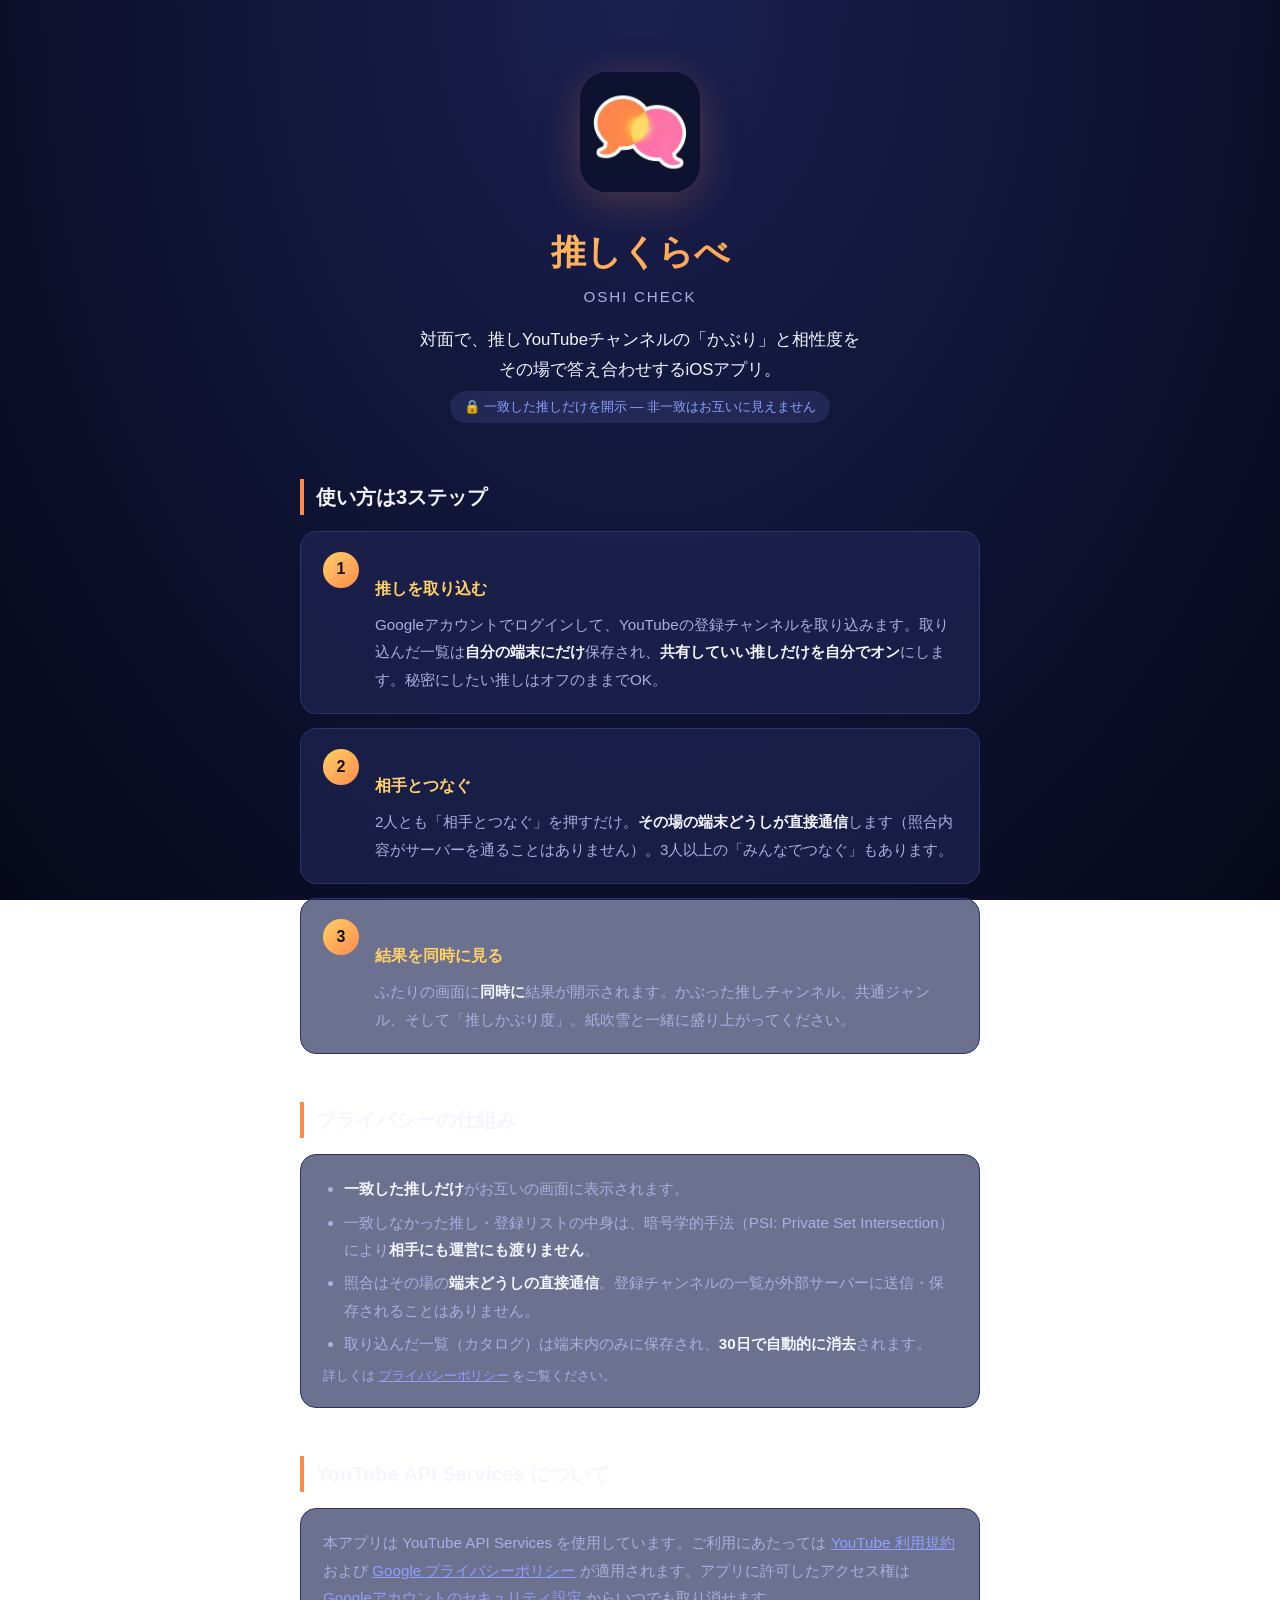
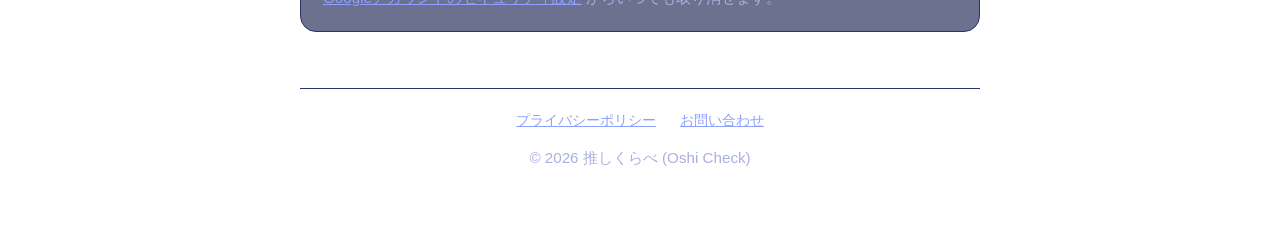
==== index.html @ a8f0fadb "推しくらべ公式サイト（アプリ紹介＋プライバシーポリシー） Co-Authored-By: Claude Fable 5 <noreply@anthropic.com>" ====
<!DOCTYPE html>
<html lang="ja">
<head>
  <meta charset="UTF-8">
  <meta name="viewport" content="width=device-width, initial-scale=1">
  <title>推しくらべ (Oshi Check) — ふたりの推しチャンネル答え合わせ</title>
  <meta name="description" content="対面で、推しYouTubeチャンネルの「かぶり」と相性度をその場で答え合わせ。一致しなかった推しはお互いに見えない、プライバシー第一のiOSアプリ。">
  <link rel="icon" href="icon.png">
  <link rel="stylesheet" href="style.css">
</head>
<body>
<main>
  <header class="hero">
    <img class="icon" src="icon.png" alt="推しくらべのアプリアイコン">
    <h1>推しくらべ</h1>
    <div class="en">OSHI CHECK</div>
    <p class="tagline">対面で、推しYouTubeチャンネルの「かぶり」と相性度を<br>その場で答え合わせするiOSアプリ。</p>
    <span class="privacy-badge">🔒 一致した推しだけを開示 — 非一致はお互いに見えません</span>
  </header>

  <h2>使い方は3ステップ</h2>
  <div class="card step">
    <div class="num">1</div>
    <div>
      <h3>推しを取り込む</h3>
      <p>Googleアカウントでログインして、YouTubeの登録チャンネルを取り込みます。取り込んだ一覧は<strong>自分の端末にだけ</strong>保存され、<strong>共有していい推しだけを自分でオン</strong>にします。秘密にしたい推しはオフのままでOK。</p>
    </div>
  </div>
  <div class="card step">
    <div class="num">2</div>
    <div>
      <h3>相手とつなぐ</h3>
      <p>2人とも「相手とつなぐ」を押すだけ。<strong>その場の端末どうしが直接通信</strong>します（照合内容がサーバーを通ることはありません）。3人以上の「みんなでつなぐ」もあります。</p>
    </div>
  </div>
  <div class="card step">
    <div class="num">3</div>
    <div>
      <h3>結果を同時に見る</h3>
      <p>ふたりの画面に<strong>同時に</strong>結果が開示されます。かぶった推しチャンネル、共通ジャンル、そして「推しかぶり度」。紙吹雪と一緒に盛り上がってください。</p>
    </div>
  </div>

  <h2>プライバシーの仕組み</h2>
  <div class="card">
    <ul>
      <li><strong>一致した推しだけ</strong>がお互いの画面に表示されます。</li>
      <li>一致しなかった推し・登録リストの中身は、暗号学的手法（PSI: Private Set Intersection）により<strong>相手にも運営にも渡りません</strong>。</li>
      <li>照合はその場の<strong>端末どうしの直接通信</strong>。登録チャンネルの一覧が外部サーバーに送信・保存されることはありません。</li>
      <li>取り込んだ一覧（カタログ）は端末内のみに保存され、<strong>30日で自動的に消去</strong>されます。</li>
    </ul>
    <p class="small">詳しくは <a href="privacy.html">プライバシーポリシー</a> をご覧ください。</p>
  </div>

  <h2>YouTube API Services について</h2>
  <div class="card">
    <p>本アプリは YouTube API Services を使用しています。ご利用にあたっては <a href="https://www.youtube.com/t/terms" target="_blank" rel="noopener">YouTube 利用規約</a> および <a href="https://policies.google.com/privacy" target="_blank" rel="noopener">Google プライバシーポリシー</a> が適用されます。アプリに許可したアクセス権は <a href="https://myaccount.google.com/permissions" target="_blank" rel="noopener">Googleアカウントのセキュリティ設定</a> からいつでも取り消せます。</p>
  </div>

  <footer>
    <a href="privacy.html">プライバシーポリシー</a>
    <a href="mailto:nanana03info@gmail.com">お問い合わせ</a>
    <p style="margin-top:10px">© 2026 推しくらべ (Oshi Check)</p>
  </footer>
</main>
</body>
</html>
---- style.css ----
:root {
  --bg: #0E1230;
  --bg2: #06081A;
  --card: #1F2555;
  --ink: #F4F5FF;
  --sub: #A9B0E0;
  --accent: #FF8A4C;
  --accent2: #FFD166;
  --good: #5CE1A6;
  --lock: #8EA0FF;
}
* { margin: 0; padding: 0; box-sizing: border-box; }
body {
  background: radial-gradient(ellipse at top, #1A2050, var(--bg2)) fixed;
  color: var(--ink);
  font-family: "Hiragino Sans", "Hiragino Kaku Gothic ProN", "Yu Gothic", sans-serif;
  line-height: 1.8;
}
main { max-width: 720px; margin: 0 auto; padding: 32px 20px 64px; }
header.hero { text-align: center; padding: 40px 0 8px; }
.hero img.icon {
  width: 120px; height: 120px; border-radius: 27px;
  box-shadow: 0 8px 40px rgba(255, 138, 76, .25);
}
h1 {
  font-size: 2.2rem; margin-top: 18px;
  background: linear-gradient(135deg, var(--accent2), var(--accent));
  -webkit-background-clip: text; background-clip: text; color: transparent;
}
.hero .en { color: var(--sub); font-size: .95rem; letter-spacing: .12em; }
.hero .tagline { margin-top: 14px; color: var(--ink); font-size: 1.05rem; }
h2 {
  font-size: 1.25rem; margin: 48px 0 16px;
  padding-left: 12px; border-left: 4px solid var(--accent);
}
h3 { font-size: 1.02rem; margin: 22px 0 8px; color: var(--accent2); }
p, li { color: var(--sub); font-size: .95rem; }
strong { color: var(--ink); }
.card {
  background: rgba(31, 37, 85, .65); border: 1px solid #2C3468;
  border-radius: 16px; padding: 20px 22px; margin-bottom: 14px;
}
.step { display: flex; gap: 16px; align-items: flex-start; }
.step .num {
  flex: none; width: 36px; height: 36px; border-radius: 50%;
  display: flex; align-items: center; justify-content: center;
  font-weight: 800; color: #141028;
  background: linear-gradient(135deg, var(--accent2), var(--accent));
}
ul { padding-left: 1.3em; }
li { margin-bottom: .4em; }
a { color: var(--lock); }
.privacy-badge {
  display: inline-block; margin-top: 6px; padding: 4px 14px;
  border-radius: 999px; background: rgba(142, 160, 255, .12);
  color: var(--lock); font-size: .82rem;
}
footer {
  margin-top: 56px; padding-top: 20px; border-top: 1px solid #2C3468;
  color: var(--sub); font-size: .85rem; text-align: center;
}
footer a { margin: 0 10px; }
.small { font-size: .82rem; color: var(--sub); }
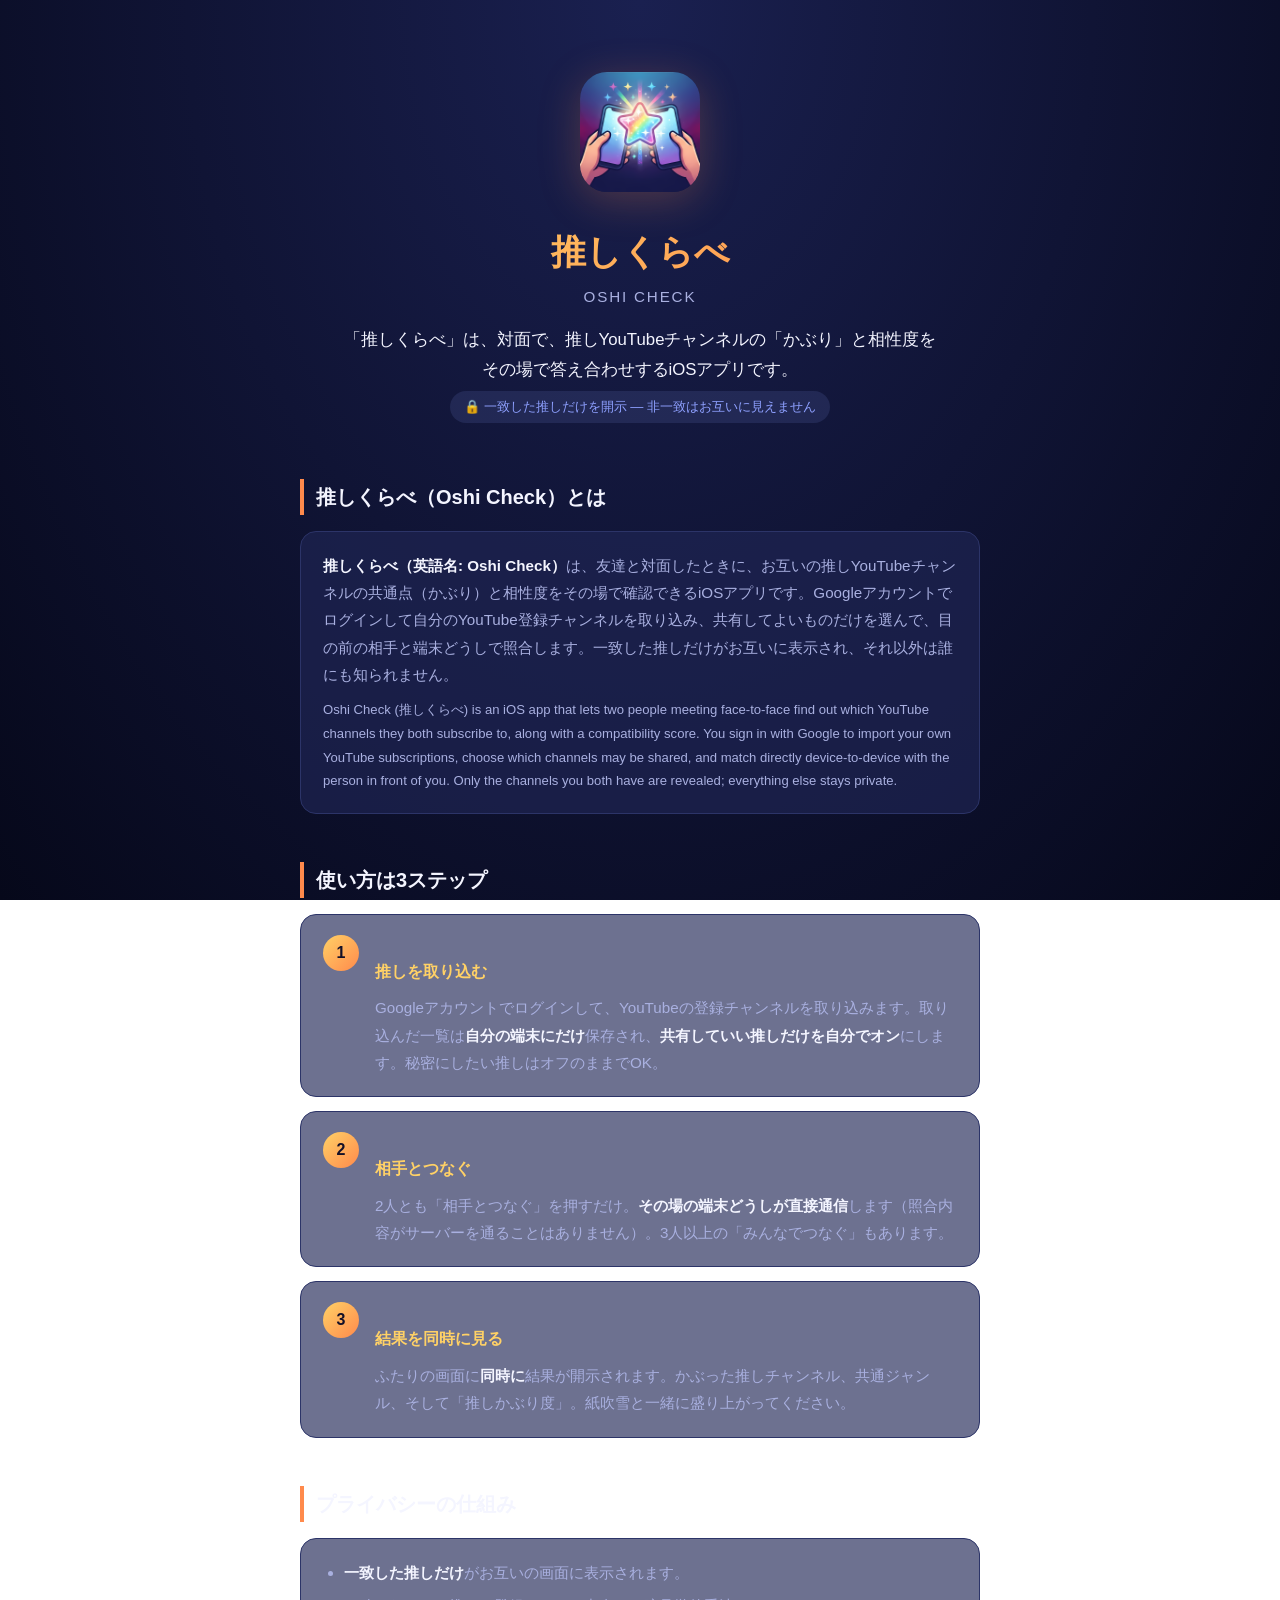
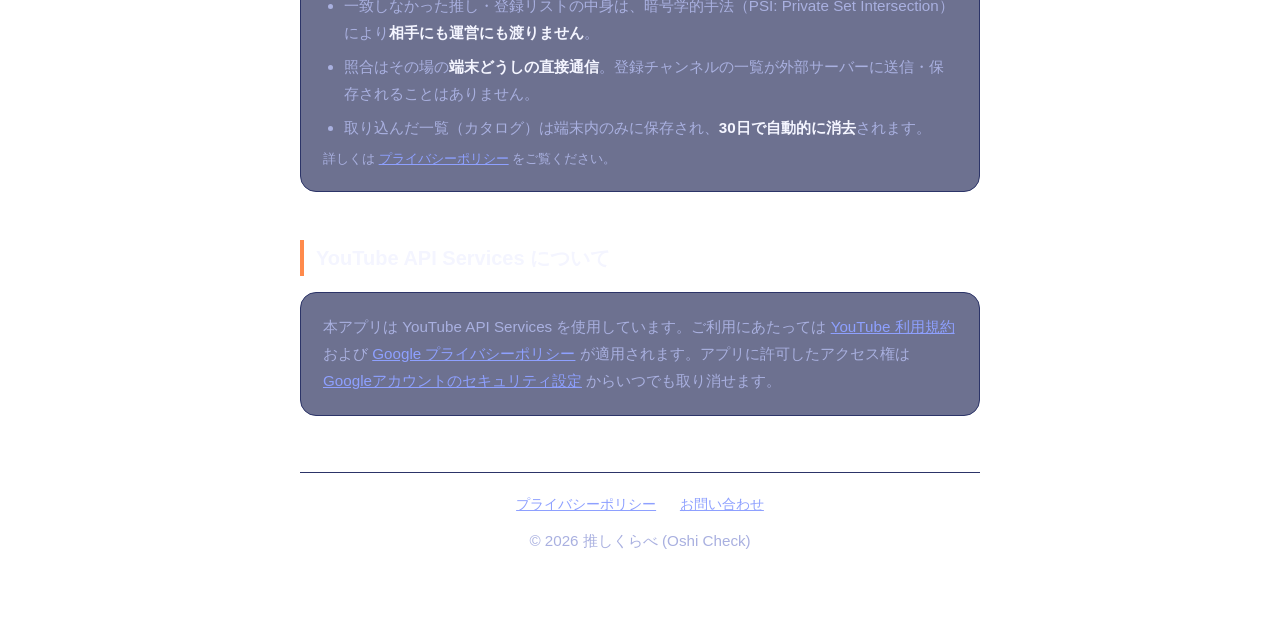
==== commit 09c617bb: "OAuth検証対応：アプリ名「推しくらべ」を明示・目的説明を日英で追記 Co-Authored-By: Claude Fable 5 <noreply@anthropic.com>" ====
--- a/index.html
+++ b/index.html
@@ -3,7 +3,7 @@
 <head>
   <meta charset="UTF-8">
   <meta name="viewport" content="width=device-width, initial-scale=1">
-  <title>推しくらべ (Oshi Check) — ふたりの推しチャンネル答え合わせ</title>
+  <title>推しくらべ — ふたりの推しチャンネル答え合わせ (Oshi Check)</title>
   <meta name="description" content="対面で、推しYouTubeチャンネルの「かぶり」と相性度をその場で答え合わせ。一致しなかった推しはお互いに見えない、プライバシー第一のiOSアプリ。">
   <link rel="icon" href="icon.png">
   <link rel="stylesheet" href="style.css">
@@ -14,9 +14,15 @@
     <img class="icon" src="icon.png" alt="推しくらべのアプリアイコン">
     <h1>推しくらべ</h1>
     <div class="en">OSHI CHECK</div>
-    <p class="tagline">対面で、推しYouTubeチャンネルの「かぶり」と相性度を<br>その場で答え合わせするiOSアプリ。</p>
+    <p class="tagline">「推しくらべ」は、対面で、推しYouTubeチャンネルの「かぶり」と相性度を<br>その場で答え合わせするiOSアプリです。</p>
     <span class="privacy-badge">🔒 一致した推しだけを開示 — 非一致はお互いに見えません</span>
   </header>
+
+  <h2>推しくらべ（Oshi Check）とは</h2>
+  <div class="card">
+    <p><strong>推しくらべ（英語名: Oshi Check）</strong>は、友達と対面したときに、お互いの推しYouTubeチャンネルの共通点（かぶり）と相性度をその場で確認できるiOSアプリです。Googleアカウントでログインして自分のYouTube登録チャンネルを取り込み、共有してよいものだけを選んで、目の前の相手と端末どうしで照合します。一致した推しだけがお互いに表示され、それ以外は誰にも知られません。</p>
+    <p class="small" lang="en" style="margin-top:10px">Oshi Check (推しくらべ) is an iOS app that lets two people meeting face-to-face find out which YouTube channels they both subscribe to, along with a compatibility score. You sign in with Google to import your own YouTube subscriptions, choose which channels may be shared, and match directly device-to-device with the person in front of you. Only the channels you both have are revealed; everything else stays private.</p>
+  </div>
 
   <h2>使い方は3ステップ</h2>
   <div class="card step">
